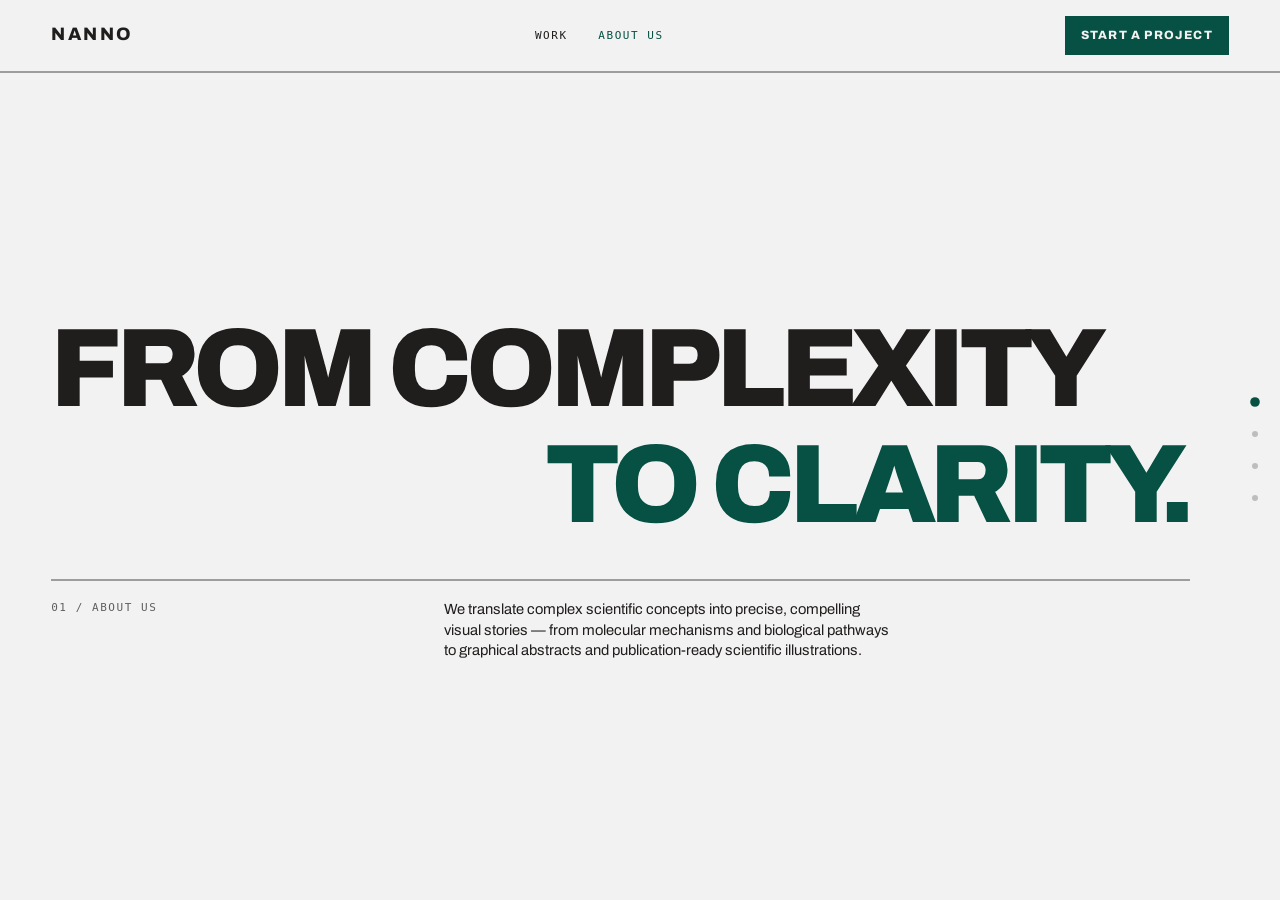
==== about.html @ 07eb05c6 "Restructure into multi-page site with real URLs, add legal pages and calculator polish - Split the s" ====
<!DOCTYPE html>
<html lang="en">
<head>
<meta charset="utf-8">
<meta name="viewport" content="width=device-width, initial-scale=1">
<title>About Us — NANNO</title>
<meta name="description" content="NANNO is a small studio of illustrators and designers trained in both biology and art direction, working directly with researchers, communication leads, and journal editors.">
<link rel="preconnect" href="https://fonts.googleapis.com">
<link rel="preconnect" href="https://fonts.gstatic.com" crossorigin>
<link rel="stylesheet" href="css/styles.css">
</head>
<body>

<header class="site-header">
  <a href="index.html" class="brand">NANNO</a>
  <nav class="nav-links">
    <a href="work.html">Work</a>
    <a href="about.html" aria-current="true">About us</a>
  </nav>
  <a href="start-a-project.html" class="btn-cta">Start a project</a>
  <button type="button" class="menu-toggle" id="menu-toggle" aria-label="Open menu" aria-expanded="false" aria-controls="mobile-menu">
    <span></span><span></span><span></span>
  </button>
</header>

<nav class="mobile-menu" id="mobile-menu" aria-hidden="true">
  <a href="work.html">Work</a>
  <a href="about.html" aria-current="true">About us</a>
  <a href="start-a-project.html" class="mobile-menu-cta">Start a project</a>
</nav>

<div class="deck" id="deck">

  <section class="slide" id="clarity-intro" data-slide data-label="About us">
    <div class="statement-slide">
      <h2 class="clarity-heading" data-fill data-text="From complexity" style="--fill-color: var(--color-text)">From complexity</h2>
      <h2 class="clarity-heading clarity-heading--right" data-fill data-text="To clarity." style="--fill-color: var(--nn-accent)">To clarity.</h2>
      <div class="clarity-footer">
        <span class="eyebrow">01 / About us</span>
        <p class="clarity-desc">We translate complex scientific concepts into precise, compelling visual stories — from molecular mechanisms and biological pathways to graphical abstracts and publication-ready scientific illustrations.</p>
      </div>
    </div>
  </section>

  <section class="slide" id="about" data-slide data-label="About">
    <div class="section-about">
      <h2 class="about-title" data-scatter data-split>We work where science meets visual culture.</h2>
      <div class="about-grid">
        <span class="eyebrow">02 / About us</span>
        <p class="about-desc" data-reveal>NANNO is a small studio of illustrators and designers trained in both biology and art direction. We work directly with principal investigators, communication leads, and journal editors — reading the paper before drawing a single line.</p>
        <div class="about-stats">
          <span>124 published figures</span>
          <span>38 journals</span>
          <span>11 biotech &amp; pharma partners</span>
          <a href="#contact" data-goto="contact">More about us →</a>
        </div>
      </div>
    </div>
  </section>

  <section class="slide slide-dark" id="contact" data-slide data-label="Contact">
    <div class="section-contact">
      <div>
        <h2 class="contact-heading" data-split data-mag="12">Have something</h2>
        <h2 class="contact-heading contact-heading--accent" data-split data-mag="22">Complex</h2>
        <h2 class="contact-heading contact-heading--last" data-split data-mag="12">To explain?</h2>
        <div class="contact-footer">
          <p>Let's draw it.</p>
          <a href="start-a-project.html" class="link-project">Start a project →</a>
        </div>
      </div>
    </div>
  </section>

  <section class="slide slide-dark" id="footer" data-slide data-label="Footer">
    <div class="footer-slide">
      <div class="footer-grid">
        <div class="footer-col">
          <span class="footer-brand">NANNO</span>
          <span class="footer-muted">Scientific illustration</span>
          <span class="footer-muted">Graphical abstracts</span>
          <span class="footer-muted">Scientific visualization</span>
        </div>
        <div class="footer-col">
          <a href="mailto:studio@nanno.co">studio@nanno.co</a>
          <a href="#">Instagram</a>
          <a href="#">LinkedIn</a>
        </div>
        <div class="footer-col footer-muted">
          <span>© 2026</span>
          <a href="impressum.html">Impressum</a>
          <a href="datenschutz.html">Datenschutzerklärung</a>
        </div>
      </div>
    </div>
  </section>

</div>

<script src="js/main.js" defer></script>
<script src="js/deck.js" defer></script>
</body>
</html>
---- css/styles.css ----
/* NANNO — scientific illustration studio site
   Design tokens ported from the Modernist design system, with the page's
   own editorial accent override (deep green) in place of the system red.
   The whole site is one locked, paginated slide deck: every top-level
   `.slide` is exactly one viewport, cross-fades in/out, and nothing
   scrolls internally — see js/deck.js for the pagination controller. */

@import url('https://fonts.googleapis.com/css2?family=Archivo:wght@400;600;800&display=swap');

:root {
  --color-bg: #f3f2f2;
  --color-surface: #eae9e9;
  --color-text: #201e1d;
  --color-divider: color-mix(in srgb, #201e1d 40%, transparent);
  --color-neutral-700: #605d5d;
  --color-neutral-800: #444141;

  --font-heading: "Archivo", system-ui, sans-serif;
  --font-body: "Archivo", system-ui, sans-serif;
  --font-mono: ui-monospace, Menlo, monospace;

  --nn-accent: #065143;
}

*, *::before, *::after { box-sizing: border-box; }

html, body {
  height: 100%; height: 100dvh;
  overflow: hidden;
}

body {
  margin: 0;
  background: var(--color-bg);
  color: var(--color-text);
  font-family: var(--font-body);
  font-size: 15px;
  line-height: 1.55;
  -webkit-font-smoothing: antialiased;
  position: relative;
}

h1, h2, h3, h4 { margin: 0; font-family: var(--font-heading); font-weight: 800; }
p { margin: 0; }
a { color: inherit; }
svg { display: block; }
img { max-width: 100%; }

:focus { outline: none; }
:focus-visible { outline: 2px solid var(--nn-accent); outline-offset: 2px; }
::selection { background: color-mix(in srgb, var(--nn-accent) 30%, transparent); }

.eyebrow {
  font-family: var(--font-mono);
  font-size: 11px;
  letter-spacing: 0.14em;
  text-transform: uppercase;
  color: var(--color-neutral-700);
}

/* ── plain static pages (Impressum, Datenschutzerklärung): normal
   document flow and scrolling, not part of the locked slide deck ──── */
html:has(body.static-page) { height: auto; overflow: auto; }
body.static-page { height: auto; overflow: auto; }
.static-content {
  max-width: 760px; margin: 0 auto;
  padding: clamp(96px, 14vh, 140px) clamp(16px, 4vw, 56px) clamp(60px, 8vh, 96px);
}
.static-content h1 { font-size: clamp(32px, 5vw, 48px); letter-spacing: -0.02em; line-height: 1.05; text-transform: uppercase; margin-bottom: 8px; }
.static-content .eyebrow { display: block; margin-bottom: clamp(28px, 5vh, 48px); }
.static-content h2 { font-size: clamp(18px, 2.2vw, 22px); margin: clamp(28px, 5vh, 44px) 0 12px; }
.static-content p, .static-content li { font-size: 14px; line-height: 1.6; color: var(--color-neutral-800); }
.static-content p + p { margin-top: 10px; }
.static-content ul { margin: 10px 0; padding-left: 20px; }
.static-content li + li { margin-top: 6px; }
.static-content a { color: var(--nn-accent); text-decoration: underline; text-underline-offset: 2px; }

/* ── header (persistent, outside the deck) ─────────────────────────── */

.site-header {
  position: fixed; inset: 0 0 auto 0; z-index: 60;
  display: flex; align-items: center; justify-content: space-between; gap: 24px;
  padding: 16px clamp(16px, 4vw, 56px);
  background: color-mix(in srgb, var(--color-bg) 88%, transparent);
  backdrop-filter: blur(8px);
  border-bottom: 2px solid var(--color-divider);
}
.brand {
  font-family: var(--font-heading); font-weight: 800; font-size: 18px;
  letter-spacing: 0.14em; color: var(--color-text); text-decoration: none;
}
.nav-links {
  display: flex; gap: clamp(12px, 2.4vw, 32px);
  font-family: var(--font-mono); font-size: 11px; letter-spacing: 0.14em; text-transform: uppercase;
}
.nav-links a { background: none; border: 0; padding: 0; font: inherit; cursor: pointer; color: var(--color-text); text-decoration: none; transition: color .2s ease; }
.nav-links a:hover, .nav-links a[aria-current="true"] { color: var(--nn-accent); }
.btn-cta {
  background: var(--nn-accent); color: var(--color-bg); border: 0; cursor: pointer;
  font-family: var(--font-heading); font-weight: 800; font-size: 12px;
  letter-spacing: 0.1em; text-transform: uppercase;
  padding: 10px 16px; text-decoration: none;
  transition: background .2s ease;
}
.btn-cta:hover { background: color-mix(in srgb, var(--nn-accent) 82%, black); }

.menu-toggle {
  display: none; flex-direction: column; justify-content: center; align-items: flex-end; gap: 5px;
  width: 30px; height: 30px; padding: 0; border: 0; background: none; cursor: pointer; flex: 0 0 auto;
}
.menu-toggle span { display: block; width: 100%; height: 2px; background: var(--color-text); transition: transform .25s cubic-bezier(.16,1,.3,1), opacity .2s ease, width .2s ease; }
.menu-toggle[aria-expanded="true"] span:nth-child(1) { transform: translateY(7px) rotate(45deg); width: 100%; }
.menu-toggle[aria-expanded="true"] span:nth-child(2) { opacity: 0; }
.menu-toggle[aria-expanded="true"] span:nth-child(3) { transform: translateY(-7px) rotate(-45deg); width: 100%; }

.mobile-menu {
  position: fixed; inset: 0; z-index: 70;
  background: var(--color-bg);
  display: flex; flex-direction: column; align-items: flex-start; justify-content: center;
  gap: clamp(16px, 5vh, 30px);
  padding: 24px clamp(20px, 8vw, 56px);
  transform: translateX(100%); transition: transform .4s cubic-bezier(.16,1,.3,1);
  pointer-events: none;
}
.mobile-menu.is-open { transform: translateX(0); pointer-events: auto; }
.mobile-menu a {
  font-family: var(--font-heading); font-weight: 800; text-transform: uppercase;
  font-size: clamp(34px, 10vw, 54px); letter-spacing: -0.02em; line-height: 1;
  color: var(--color-text); text-decoration: none;
}
.mobile-menu-cta { color: var(--nn-accent) !important; }
.mobile-menu a[aria-current="true"]:not(.mobile-menu-cta) { color: var(--nn-accent); }

@media (max-width: 700px) {
  .nav-links { display: none; }
  .menu-toggle { display: flex; }
}
@media (min-width: 701px) {
  .mobile-menu { display: none; }
}

/* ── slide deck ─────────────────────────────────────────────────────── */

.deck { position: relative; height: 100%; }
.slide {
  position: fixed; inset: 0;
  height: 100%;
  display: flex; flex-direction: column; justify-content: center;
  padding: clamp(84px, 13vh, 128px) clamp(16px, 4vw, 56px) clamp(20px, 4vh, 40px);
  opacity: 0; visibility: hidden; pointer-events: none;
  transition: opacity 0.7s ease;
  overflow: hidden;
}
@media (min-width: 641px) {
  /* Above this same breakpoint the dot rail is visible, pinned near the
     right edge — give slide content extra right clearance here so a
     slide's own right-aligned content (e.g. a "Step 02/04" eyebrow in a
     flex header row) never lands on top of or crowds the rail. */
  .slide { padding-right: clamp(80px, 7vw, 110px); }
}
.slide.is-active { opacity: 1; visibility: visible; pointer-events: auto; z-index: 1; }
.slide-dark { background: var(--color-text); color: var(--color-bg); }

/* a thin progress rail so a fully-locked deck still shows where you are.
   Each dot lives in a .rail-item wrapper so hovering (or keyboard-
   focusing) it can reveal a label pill of what that position is,
   without the rail itself taking up more than a sliver of space. */
.deck-rail {
  position: fixed; z-index: 61; right: clamp(10px, 2vw, 22px); top: 50%; transform: translateY(-50%);
  display: flex; flex-direction: column; gap: 6px;
}
.rail-item {
  /* This box's own size/position never changes on hover — only its
     children (the dot, the label) animate. If the hoverable box itself
     moved, it could shift out from under the cursor mid-hover, drop
     :hover, snap back, re-enter, and repeat — a flicker loop. */
  position: relative; display: flex; align-items: center; justify-content: flex-end;
  width: 42px; height: 26px; /* generous invisible hit area — hovering nearby is enough, not just the 6px dot itself */
}
.rail-item button {
  width: 6px; height: 6px; padding: 0; border-radius: 999px; border: 0; cursor: pointer;
  background: color-mix(in srgb, var(--color-text) 25%, transparent);
  transition: background .2s ease, transform .2s ease;
}
.rail-item button.is-active { background: var(--nn-accent); transform: scale(1.6); }
/* The rail is a fixed overlay that sits on top of whichever slide is
   active — on a dark slide its dots need to flip to a light tint or
   they vanish against the dark background. */
body:has(.slide.is-active.slide-dark) .rail-item button:not(.is-active) {
  background: color-mix(in srgb, var(--color-bg) 40%, transparent);
}
@media (hover: hover) and (pointer: fine) {
  .rail-item:hover button:not(.is-active) { background: color-mix(in srgb, var(--color-text) 60%, transparent); transform: translateX(-8px) scale(2.2); }
  body:has(.slide.is-active.slide-dark) .rail-item:hover button:not(.is-active) { background: color-mix(in srgb, var(--color-bg) 80%, transparent); }
}
.rail-item:focus-within button:not(.is-active) { background: color-mix(in srgb, var(--color-text) 60%, transparent); transform: translateX(-8px) scale(2.2); }
body:has(.slide.is-active.slide-dark) .rail-item:focus-within button:not(.is-active) { background: color-mix(in srgb, var(--color-bg) 80%, transparent); }
.rail-label {
  position: absolute; right: calc(100% + 12px); top: 50%;
  transform: translateY(-50%) translateX(6px);
  white-space: nowrap; padding: 6px 12px; border-radius: 999px;
  background: var(--color-text); color: var(--color-bg);
  font-family: var(--font-mono); font-size: 10px; letter-spacing: 0.08em; text-transform: uppercase;
  opacity: 0; pointer-events: none;
  transition: opacity .18s ease, transform .18s ease, font-size .18s ease;
}
.rail-item:hover .rail-label, .rail-item:focus-within .rail-label {
  opacity: 1; transform: translateY(-50%) translateX(-8px); font-size: 13.5px;
}
@media (max-width: 640px) { .deck-rail { display: none; } }

/* ── hero ───────────────────────────────────────────────────────────── */

.hero {
  height: 100%; display: flex; flex-direction: column; justify-content: flex-end;
  gap: clamp(20px, 4vh, 48px);
  position: relative;
}
.hero-meta {
  position: absolute; top: 0; left: 0; right: 0;
  display: flex; justify-content: space-between; gap: 24px;
  font-family: var(--font-mono); font-size: 11px; letter-spacing: 0.14em; text-transform: uppercase;
  color: var(--color-neutral-700);
}
.hero-title { line-height: 0.84; letter-spacing: -0.045em; text-transform: uppercase; }
.hero-line { display: block; }
.hero-line--1 { font-size: clamp(40px, 11vw, 200px); }
.hero-line--2 { font-size: clamp(48px, 15.5vw, 280px); margin-left: -0.06em; white-space: nowrap; }
.hero-line--3 { font-size: clamp(40px, 11.5vw, 210px); }
.accent-dot { color: var(--nn-accent); }

.hero-footer {
  display: grid; grid-template-columns: repeat(auto-fit, minmax(220px, 1fr));
  gap: clamp(16px, 3vw, 40px); align-items: end;
  border-top: 2px solid var(--color-divider); padding-top: 16px;
}
.hero-desc { max-width: 34ch; font-size: clamp(13px, 1.1vw, 16px); line-height: 1.4; text-wrap: pretty; }
.hero-links { display: flex; flex-wrap: wrap; gap: 10px 20px; align-items: center; }
.link-explore {
  font-family: var(--font-heading); font-weight: 800; font-size: 14px;
  letter-spacing: 0.08em; text-transform: uppercase; color: var(--color-text);
  text-decoration: none; border-bottom: 2px solid var(--nn-accent); padding-bottom: 4px;
}
.link-start {
  font-family: var(--font-mono); font-size: 11px; letter-spacing: 0.14em; text-transform: uppercase;
  color: var(--color-neutral-700); text-decoration: none; transition: color .2s ease;
}
.link-start:hover { color: var(--nn-accent); }

/* ── big statement slides (complexity/clarity, science x design) ─────── */

.statement-slide { height: 100%; display: flex; flex-direction: column; justify-content: center; gap: clamp(10px, 2vh, 24px); }
.clarity-heading {
  font-size: clamp(32px, 8.5vw, 150px); line-height: 0.9; letter-spacing: -0.04em; text-transform: uppercase;
}
.clarity-heading--right { text-align: right; color: var(--nn-accent); }
.clarity-footer {
  display: grid; grid-template-columns: repeat(auto-fit, minmax(220px, 1fr));
  gap: clamp(16px, 3vw, 40px);
  border-top: 2px solid var(--color-divider); padding-top: 18px; margin-top: clamp(16px, 3vh, 32px);
}
.clarity-desc { grid-column: span 2; max-width: 56ch; font-size: clamp(13px, 1.15vw, 16px); line-height: 1.4; text-wrap: pretty; }

/* ── selected work: one slide, a horizontal-scrolling gallery ───────── */

.work-slide { position: relative; height: 100%; display: flex; flex-direction: column; }
.work-slide-head {
  flex: 0 0 auto; margin-bottom: clamp(16px, 3vh, 32px);
  display: flex; align-items: baseline; justify-content: space-between; gap: 16px; flex-wrap: wrap;
}
.work-title { font-size: clamp(28px, 5.5vw, 90px); line-height: 0.9; letter-spacing: -0.04em; text-transform: uppercase; }

.work-gallery {
  flex: 1 1 auto; min-height: 0;
  display: flex; gap: clamp(20px, 3vw, 40px); align-items: stretch;
  overflow-x: auto; overflow-y: hidden;
  scrollbar-width: none; -ms-overflow-style: none;
}
.work-gallery::-webkit-scrollbar { display: none; }

.project {
  position: relative; flex: 0 0 clamp(230px, 32vw, 400px);
  display: flex; flex-direction: column;
}
@media (hover: hover) and (pointer: fine) { .work-gallery { cursor: none; } }
@media (max-width: 700px) { .gallery-nav { display: none; } }

.project-media {
  background: var(--color-surface); overflow: hidden; border: 2px solid var(--color-divider);
  flex: 1 1 auto; min-height: 0;
}
.project-media svg { width: 100%; height: 100%; }
.project-media img { width: 100%; height: 100%; object-fit: contain; display: block; }

.huge-title {
  position: absolute; inset: auto 0 8% 0; pointer-events: none; opacity: 0;
  font-family: var(--font-heading); font-weight: 800; line-height: 0.9; letter-spacing: -0.04em;
  text-transform: uppercase; color: var(--color-bg); mix-blend-mode: difference; padding: 0 16px;
  font-size: clamp(20px, 3vw, 40px);
}

.project-meta {
  flex: 0 0 auto;
  display: flex; justify-content: space-between; gap: 16px; margin-top: 10px;
  border-top: 2px solid var(--color-divider); padding-top: 8px;
  font-family: var(--font-mono); font-size: 10px; letter-spacing: 0.1em; text-transform: uppercase;
  color: var(--color-neutral-700);
}
.project-title { flex: 0 0 auto; margin: 6px 0 3px; font-size: clamp(15px, 1.6vw, 21px); letter-spacing: -0.02em; }
.project-desc { flex: 0 0 auto; margin: 0; font-size: 12px; line-height: 1.35; color: var(--color-neutral-800); }

@media (max-width: 700px) {
  .project { flex-basis: 78vw; }
  .project-desc { display: none; }
  .huge-title { display: none; }
}

/* ── services ───────────────────────────────────────────────────────── */

.services-title-slide { height: 100%; display: flex; flex-direction: column; justify-content: center; }
.services-title {
  font-size: clamp(38px, 10vw, 180px); line-height: 0.86; letter-spacing: -0.045em; text-transform: uppercase;
}

.services-slide { height: 100%; display: flex; flex-direction: column; justify-content: center; }
.service-pair { display: flex; flex-direction: column; }
.service-row {
  display: grid; grid-template-columns: minmax(0, 1fr); gap: 6px;
  border-top: 2px solid var(--color-divider); padding: clamp(20px, 4vh, 40px) 0;
}
.service-pair .service-row:last-child { border-bottom: 2px solid var(--color-divider); }
.service-num { font-family: var(--font-mono); font-size: 11px; letter-spacing: 0.14em; color: var(--nn-accent); }
.service-title { font-size: clamp(24px, 5.4vw, 84px); line-height: 0.92; letter-spacing: -0.04em; text-transform: uppercase; }
.service-title--sm { font-size: clamp(22px, 4.4vw, 70px); }
.service-desc { margin-top: 4px; max-width: 48ch; font-size: clamp(13px, 1.05vw, 15px); line-height: 1.45; color: var(--color-neutral-800); }

/* ── science × design statement ─────────────────────────────────────── */

.section-statement { position: relative; height: 100%; display: flex; flex-direction: column; justify-content: center; gap: clamp(8px, 2vh, 20px); }
.statement-deco { position: absolute; inset: 0; pointer-events: none; opacity: 0.5; }
.statement-deco svg { position: absolute; }
.statement-heading {
  position: relative;
  font-size: clamp(28px, 8vw, 145px); line-height: 0.9; letter-spacing: -0.045em; text-transform: uppercase;
}
.statement-heading--right { text-align: right; }

/* ── process ────────────────────────────────────────────────────────── */

.section-process { height: 100%; display: flex; flex-direction: column; justify-content: center; gap: clamp(20px, 4vh, 48px); }
.process-title {
  font-size: clamp(30px, 7vw, 120px); line-height: 0.9; letter-spacing: -0.04em; text-transform: uppercase;
}
.process-grid {
  display: grid; grid-template-columns: repeat(auto-fit, minmax(180px, 1fr)); gap: 2px;
  background: var(--color-divider);
}
.process-cell {
  background: var(--color-bg);
  padding: clamp(16px, 2.5vw, 26px) clamp(14px, 2vw, 20px);
  display: flex; flex-direction: column; gap: 8px;
  min-height: clamp(160px, 24vh, 240px);
}
.process-num { font-size: clamp(28px, 4vw, 56px); line-height: 1; letter-spacing: -0.04em; color: var(--nn-accent); }
.process-cell h4 { font-size: 16px; letter-spacing: 0.02em; text-transform: uppercase; }
.process-cell p { font-size: 13px; line-height: 1.45; color: var(--color-neutral-800); }

/* ── about ──────────────────────────────────────────────────────────── */

.section-about { height: 100%; display: flex; flex-direction: column; justify-content: center; }
.about-title {
  margin-bottom: clamp(20px, 4vh, 40px); max-width: 18ch;
  font-size: clamp(26px, 6vw, 100px); line-height: 0.92; letter-spacing: -0.04em; text-transform: uppercase;
}
.about-grid {
  display: grid; grid-template-columns: repeat(auto-fit, minmax(220px, 1fr)); gap: clamp(16px, 3vw, 40px);
  border-top: 2px solid var(--color-divider); padding-top: 18px;
}
.about-desc { max-width: 52ch; font-size: clamp(13px, 1.15vw, 16px); line-height: 1.45; text-wrap: pretty; }
.about-stats {
  display: flex; flex-direction: column; gap: 8px;
  font-family: var(--font-mono); font-size: 11px; letter-spacing: 0.12em; text-transform: uppercase;
  color: var(--color-neutral-700);
}
.about-stats a { background: none; border: 0; padding: 0; font: inherit; cursor: pointer; color: var(--nn-accent); text-decoration: none; margin-top: 6px; }

/* ── contact / final CTA ────────────────────────────────────────────── */

.section-contact { height: 100%; display: flex; flex-direction: column; justify-content: center; overflow: hidden; }
.contact-heading {
  font-size: clamp(32px, 9vw, 160px); line-height: 0.86; letter-spacing: -0.045em; text-transform: uppercase;
}
.contact-heading--accent { font-size: clamp(40px, 12.5vw, 210px); letter-spacing: -0.05em; color: var(--nn-accent); }
.contact-heading--last { margin-bottom: clamp(18px, 4vh, 40px); }
.contact-footer {
  display: flex; flex-wrap: wrap; align-items: center; gap: 16px 32px;
  border-top: 2px solid color-mix(in srgb, var(--color-bg) 40%, transparent); padding-top: 20px;
}
.contact-footer p { font-size: clamp(14px, 1.4vw, 20px); }
.link-project {
  font-family: var(--font-heading); font-weight: 800; font-size: clamp(13px, 1.2vw, 16px);
  letter-spacing: 0.06em; text-transform: uppercase; color: var(--color-bg); text-decoration: none;
  border-bottom: 2px solid var(--nn-accent); padding-bottom: 6px;
}

/* ── footer slide ───────────────────────────────────────────────────── */

.footer-slide { height: 100%; display: flex; flex-direction: column; justify-content: center; }
.footer-grid {
  display: grid; grid-template-columns: repeat(auto-fit, minmax(200px, 1fr));
  gap: 24px clamp(20px, 3vw, 48px);
  font-family: var(--font-mono); font-size: 11px; letter-spacing: 0.12em; text-transform: uppercase;
}
.footer-col { display: flex; flex-direction: column; gap: 8px; }
.footer-brand { font-family: var(--font-heading); font-weight: 800; font-size: 20px; letter-spacing: 0.14em; }
.footer-muted { color: color-mix(in srgb, var(--color-bg) 55%, transparent); }
.footer-col a { color: var(--color-bg); text-decoration: none; transition: color .2s ease; }
.footer-col a:hover { color: var(--nn-accent); }

/* ── start a project (form + price calculator) ─────────────────────── */

.start-slide { height: 100%; display: flex; flex-direction: column; justify-content: center; }
.start-slide-head { margin-bottom: clamp(20px, 4vh, 40px); display: flex; align-items: baseline; justify-content: space-between; gap: 16px; flex-wrap: wrap; }
.start-slide-head h2 {
  font-size: clamp(28px, 6vw, 90px); line-height: 0.92; letter-spacing: -0.03em; text-transform: uppercase;
}
.start-hero-copy { max-width: 58ch; font-size: clamp(13px, 1.1vw, 16px); line-height: 1.4; color: var(--color-neutral-800); text-wrap: pretty; margin-top: 10px; }

/* project-type cards: 3-column grid so all six fit one screen */
.type-grid {
  display: grid; grid-template-columns: repeat(3, 1fr);
  border-top: 2px solid var(--color-divider); border-left: 2px solid var(--color-divider);
}
.type-card { position: relative; }
.type-card input { position: absolute; opacity: 0; width: 0; height: 0; pointer-events: none; }
.type-card label {
  position: relative;
  display: flex; flex-direction: column; gap: 6px; height: 100%; cursor: pointer;
  background: var(--color-bg); padding: clamp(12px, 2vw, 20px);
  border-right: 2px solid var(--color-divider); border-bottom: 2px solid var(--color-divider);
  transition: background .2s ease, color .2s ease, transform .15s cubic-bezier(.16,1,.3,1);
}
.type-num { font-family: var(--font-mono); font-size: 10px; letter-spacing: 0.14em; color: var(--nn-accent); transition: color .2s ease; }
.type-card h3 { font-size: clamp(13px, 1.2vw, 17px); letter-spacing: -0.01em; text-transform: uppercase; margin: 0; }
.type-card p { margin: 0; font-size: 11px; line-height: 1.35; color: var(--color-neutral-700); }
.type-card label:hover { background: var(--color-surface); transform: translateY(-3px); z-index: 2; }
.type-card label:active { transform: translateY(-1px) scale(0.98); }
.type-card label::after {
  content: '✓'; position: absolute; top: 10px; right: 10px; width: 18px; height: 18px;
  border-radius: 999px; background: var(--color-bg); color: var(--nn-accent);
  font-size: 11px; font-weight: 800; display: flex; align-items: center; justify-content: center;
  opacity: 0; transform: scale(0.5); transition: opacity .18s ease, transform .18s cubic-bezier(.16,1,.3,1);
}
.type-card input:checked + label { background: var(--nn-accent); color: var(--color-bg); animation: option-pop .25s cubic-bezier(.16,1,.3,1); }
.type-card input:checked + label .type-num { color: var(--color-bg); }
.type-card input:checked + label p { color: color-mix(in srgb, var(--color-bg) 78%, transparent); }
.type-card input:checked + label::after { opacity: 1; transform: scale(1); }
.type-card input:checked + label:hover { background: color-mix(in srgb, var(--nn-accent) 85%, black); }
.type-card input:focus-visible + label { outline: 2px solid var(--nn-accent); outline-offset: -2px; }

@keyframes option-pop {
  0% { transform: scale(0.97); }
  60% { transform: scale(1.015); }
  100% { transform: scale(1); }
}

@media (max-width: 700px) {
  .type-grid { grid-template-columns: repeat(2, 1fr); }
}

/* scope row: stepper + segmented controls */
.scope-row { display: flex; flex-wrap: wrap; gap: clamp(24px, 5vw, 56px); }
.scope-group { display: flex; flex-direction: column; gap: 10px; flex: 1 1 240px; }
.scope-group-label { font-family: var(--font-mono); font-size: 11px; letter-spacing: 0.14em; text-transform: uppercase; color: var(--color-neutral-700); }

.stepper { display: flex; align-items: stretch; border: 2px solid var(--color-divider); width: 100%; }
.stepper button {
  flex: 1 1 0; background: transparent; border: 0; cursor: pointer;
  font-family: var(--font-heading); font-weight: 800; font-size: clamp(18px, 1.8vw, 24px); color: var(--color-text);
  padding: clamp(10px, 1.6vh, 16px) 0;
  transition: background .2s ease, color .2s ease, transform .12s ease;
}
.stepper button:hover:not(:disabled) { background: var(--nn-accent); color: var(--color-bg); }
.stepper button:active:not(:disabled) { transform: scale(0.9); }
.stepper button:disabled { opacity: 0.35; cursor: not-allowed; }
.stepper output {
  flex: 1.4 1 0; display: flex; align-items: center; justify-content: center;
  font-family: var(--font-heading); font-weight: 800; font-size: clamp(18px, 1.8vw, 24px);
  border-left: 2px solid var(--color-divider); border-right: 2px solid var(--color-divider); padding: 0 8px;
  transition: color .15s ease;
}
.stepper output.is-updating { animation: option-pop .22s cubic-bezier(.16,1,.3,1); }

.seg { display: flex; border: 2px solid var(--color-divider); width: 100%; }
.seg-opt { position: relative; flex: 1 1 0; }
.seg-opt input { position: absolute; opacity: 0; width: 0; height: 0; pointer-events: none; }
.seg-opt label {
  position: relative;
  display: flex; flex-direction: column; gap: 4px; height: 100%; justify-content: center; cursor: pointer;
  padding: clamp(12px, 1.8vh, 20px) clamp(10px, 1.4vw, 20px); font-family: var(--font-heading); font-weight: 800; font-size: clamp(13px, 1.15vw, 17px);
  letter-spacing: 0.02em; text-transform: uppercase;
  transition: background .2s ease, color .2s ease, transform .15s cubic-bezier(.16,1,.3,1);
}
.seg-opt + .seg-opt label { border-left: 2px solid var(--color-divider); }
.seg-opt label:active { transform: scale(0.97); }
.seg-opt input:checked + label { animation: option-pop .25s cubic-bezier(.16,1,.3,1); }
.seg-hint {
  font-family: var(--font-mono); font-weight: 400; font-size: clamp(10px, 0.85vw, 12px); letter-spacing: 0.06em; text-transform: none; opacity: 0.7;
}
.seg-opt label:hover { background: color-mix(in srgb, var(--color-text) 6%, transparent); transform: translateY(-2px); }
.seg-opt input:checked + label { background: var(--nn-accent); color: var(--color-bg); }
.seg-opt input:checked + label:hover { background: color-mix(in srgb, var(--nn-accent) 85%, black); }
.seg-opt input:focus-visible + label { outline: 2px solid var(--nn-accent); outline-offset: -2px; }

/* estimate panel */
.estimate-panel { border: 2px solid var(--color-divider); padding: clamp(20px, 3.5vw, 36px); display: flex; flex-direction: column; gap: 14px; }
.estimate-label { font-family: var(--font-mono); font-size: 11px; letter-spacing: 0.14em; text-transform: uppercase; color: var(--color-neutral-700); }
.estimate-price {
  font-family: var(--font-heading); font-weight: 800; color: var(--nn-accent);
  font-size: clamp(38px, 6.5vw, 76px); line-height: 0.95; letter-spacing: -0.02em;
  transform-origin: left center;
}
.estimate-price.is-updating { animation: option-pop .3s cubic-bezier(.16,1,.3,1); }
.estimate-breakdown { display: flex; flex-direction: column; }
.estimate-row {
  display: flex; justify-content: space-between; gap: 16px; padding: 8px 0; border-top: 1px solid var(--color-divider);
  font-family: var(--font-mono); font-size: 11px; letter-spacing: 0.05em; text-transform: uppercase;
}
.estimate-row:first-child { border-top: 0; }
.estimate-note { font-size: 12px; line-height: 1.4; color: var(--color-neutral-700); }

/* live estimate, pinned to the corner through every step of the wizard —
   hidden on the dedicated Estimate step itself, since that one already
   shows the full breakdown front and center. */
.price-sticky {
  position: fixed; z-index: 62; right: clamp(14px, 3vw, 32px); bottom: clamp(14px, 3vh, 28px);
  display: flex; flex-direction: column; align-items: flex-end; gap: 2px;
  padding: 12px 18px; border: 2px solid var(--color-divider); background: var(--color-bg);
  transition: opacity .25s ease, transform .25s ease;
}
.price-sticky-label { font-family: var(--font-mono); font-size: 10px; letter-spacing: 0.14em; text-transform: uppercase; color: var(--color-neutral-700); }
.price-sticky-value { display: inline-block; font-family: var(--font-heading); font-weight: 800; color: var(--nn-accent); font-size: clamp(18px, 2.2vw, 24px); letter-spacing: -0.01em; }
.price-sticky-value.is-updating { animation: option-pop .3s cubic-bezier(.16,1,.3,1); }
body:has(#start-estimate.is-active) .price-sticky,
body:has(#footer.is-active) .price-sticky {
  opacity: 0; transform: translateY(8px); pointer-events: none;
}
@media (max-width: 560px) {
  .price-sticky { padding: 9px 14px; }
  .price-sticky-value { font-size: 17px; }
}

/* brief fields */
.field-row { display: grid; grid-template-columns: repeat(auto-fit, minmax(220px, 1fr)); gap: clamp(16px, 3vw, 28px); }
.field { display: flex; flex-direction: column; gap: 6px; }
.field label { font-family: var(--font-mono); font-size: 11px; letter-spacing: 0.14em; text-transform: uppercase; color: var(--color-neutral-700); }
.field input, .field textarea {
  font: inherit; font-size: 15px; color: var(--color-text); background: transparent;
  border: 0; border-bottom: 2px solid var(--color-divider); padding: 8px 2px; caret-color: var(--nn-accent);
  transition: border-color .2s ease;
}
.field input:hover, .field textarea:hover { border-bottom-color: color-mix(in srgb, var(--color-text) 55%, transparent); }
.field input:focus-visible, .field textarea:focus-visible { outline: 0; border-bottom-color: var(--nn-accent); }
.field textarea { resize: none; min-height: 80px; }

.start-submit-row { display: flex; flex-wrap: wrap; align-items: center; gap: 20px; margin-top: clamp(18px, 3vh, 32px); }
.btn-submit {
  background: var(--nn-accent); color: var(--color-bg); border: 0; cursor: pointer;
  font-family: var(--font-heading); font-weight: 800; font-size: 14px; letter-spacing: 0.08em; text-transform: uppercase;
  padding: 16px 28px; transition: background .2s ease, transform .12s ease;
}
.btn-submit:hover { background: color-mix(in srgb, var(--nn-accent) 82%, black); transform: translateY(-2px); }
.btn-submit:active { transform: translateY(0) scale(0.97); }
.start-submit-note { font-family: var(--font-mono); font-size: 11px; letter-spacing: 0.08em; text-transform: uppercase; color: var(--color-neutral-700); }

/* ── outline-to-fill headings ───────────────────────────────────────── */
/* Defaults to fully filled (readable without JS). js/main.js drops it to
   0% when a slide becomes active and tweens it up over a fixed duration —
   built on clip-path rather than background-clip:text + gradients, since
   the gradient approach is unreliable across engines (notably Firefox). */
[data-fill] {
  --fill: 100%;
  position: relative;
  color: transparent;
}
[data-fill]::before, [data-fill]::after {
  content: attr(data-text);
  position: absolute;
  inset: 0;
  pointer-events: none;
}
[data-fill]::before {
  color: transparent;
  -webkit-text-stroke: 2px var(--fill-color, currentColor);
}
[data-fill]::after {
  color: var(--fill-color, currentColor);
  clip-path: inset(0 calc(100% - var(--fill)) 0 0);
}

/* ── magnifying lens + gallery scroll hint (desktop pointer only) ───── */

.nn-scrub {
  position: fixed; z-index: 89; top: 0; left: 0; pointer-events: none;
  display: flex; align-items: center; gap: 6px;
  padding: 9px 16px; border-radius: 999px;
  background: var(--color-text); color: var(--color-bg);
  font-family: var(--font-heading); font-weight: 800; font-size: 10px;
  letter-spacing: 0.14em; text-transform: uppercase; white-space: nowrap;
  opacity: 0; transform: translate(-50%, -50%) scale(0.6);
  transition: opacity .28s ease, transform .35s cubic-bezier(.16,1,.3,1);
}
.nn-scrub span { font-size: 13px; line-height: 1; }
.nn-scrub.is-active { opacity: 1; transform: translate(-50%, -50%) scale(1); }

.nn-lens {
  position: fixed; z-index: 5; top: 0; left: 0; width: 190px; height: 190px;
  border-radius: 999px; pointer-events: none; opacity: 0;
  border: 1px solid color-mix(in srgb, var(--color-text) 22%, transparent);
  box-shadow: inset 0 0 0 6px color-mix(in srgb, var(--color-bg) 14%, transparent);
  backdrop-filter: blur(0.4px) contrast(1.06) brightness(1.03) saturate(1.05);
  -webkit-backdrop-filter: blur(0.4px) contrast(1.06) brightness(1.03) saturate(1.05);
  transform: translate(-50%, -50%);
  transition: opacity .5s ease;
}
.nn-lens-inner { position: absolute; inset: 0; border-radius: 999px; overflow: hidden; pointer-events: none; }
.nn-lens-clone { position: absolute; transform-origin: 0 0; will-change: transform; }

@media (hover: none), (pointer: coarse) {
  .nn-lens, .nn-scrub { display: none; }
}
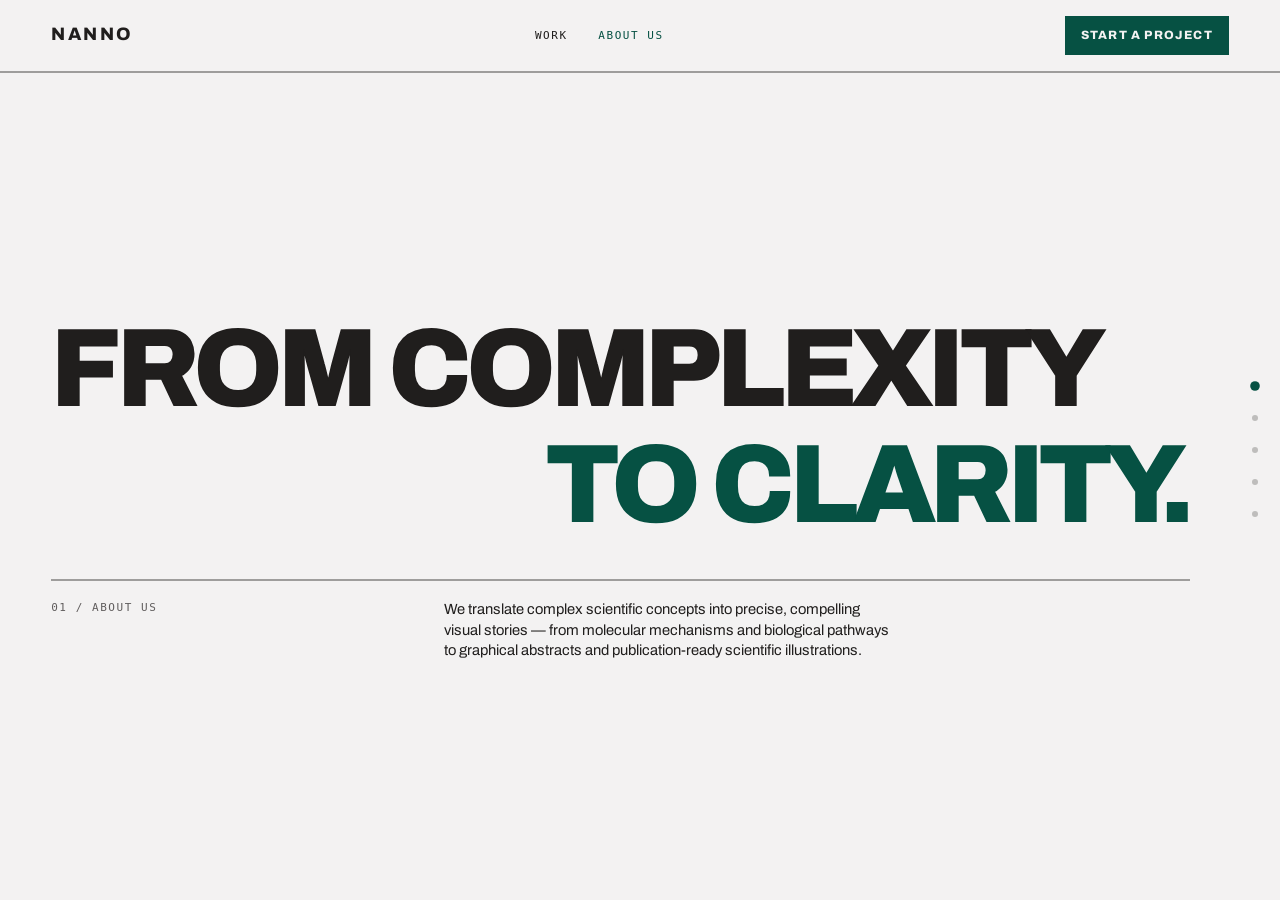
==== commit 041288a3: "Add team section to About Us page and correct honesty of stated facts - Add a Team slide (Oskar Leen" ====
--- a/about.html
+++ b/about.html
@@ -42,17 +42,50 @@
     </div>
   </section>
 
+  <section class="slide" id="team" data-slide data-label="Team">
+    <div class="section-team">
+      <h2 class="team-title" data-scatter data-split>The people behind NANNO.</h2>
+      <div class="team-meta">
+        <span class="eyebrow">02 / About us</span>
+        <span class="team-location">Berlin, Germany</span>
+      </div>
+      <div class="team-grid">
+        <div class="team-card" data-reveal>
+          <div class="team-avatar">
+            <!-- swap in a real photo: <img src="assets/team/oskar.jpg" alt="Oskar Leenders"> -->
+            <span>OL</span>
+          </div>
+          <div class="team-info">
+            <a class="team-name" href="https://www.linkedin.com/in/oskar-leenders-51a928288/" target="_blank" rel="noopener">Oskar Leenders <span aria-hidden="true">↗</span></a>
+            <span class="team-role">Designer — Biology &amp; Chemistry</span>
+            <p class="team-bio">Holds a bachelor's degree and is finishing a master's in biotechnology at TU Berlin, working hands-on in the lab at Biosynth — grounding every illustration in the science it's meant to explain. Illustrated a graphic for a paper currently awaiting publication.</p>
+          </div>
+        </div>
+        <div class="team-card" data-reveal>
+          <div class="team-avatar">
+            <!-- swap in a real photo: <img src="assets/team/sandro.jpg" alt="Sandro Ediberidze"> -->
+            <span>SE</span>
+          </div>
+          <div class="team-info">
+            <a class="team-name" href="https://www.linkedin.com/in/sandro-ediberidze-900693138/" target="_blank" rel="noopener">Sandro Ediberidze <span aria-hidden="true">↗</span></a>
+            <span class="team-role">Designer — Business</span>
+            <p class="team-bio">Holds a bachelor's degree in International Business and runs the business side of the studio — client relationships, scoping, and production — with a background at doctari group and TU Berlin.</p>
+          </div>
+        </div>
+      </div>
+    </div>
+  </section>
+
   <section class="slide" id="about" data-slide data-label="About">
     <div class="section-about">
       <h2 class="about-title" data-scatter data-split>We work where science meets visual culture.</h2>
       <div class="about-grid">
-        <span class="eyebrow">02 / About us</span>
+        <span class="eyebrow">03 / About us</span>
         <p class="about-desc" data-reveal>NANNO is a small studio of illustrators and designers trained in both biology and art direction. We work directly with principal investigators, communication leads, and journal editors — reading the paper before drawing a single line.</p>
         <div class="about-stats">
-          <span>124 published figures</span>
-          <span>38 journals</span>
-          <span>11 biotech &amp; pharma partners</span>
-          <a href="#contact" data-goto="contact">More about us →</a>
+          <span>Est. 2026</span>
+          <span>Berlin, Germany</span>
+          <span>Biotechnology × business backgrounds</span>
         </div>
       </div>
     </div>
--- a/css/styles.css
+++ b/css/styles.css
@@ -384,6 +384,44 @@
 }
 .about-stats a { background: none; border: 0; padding: 0; font: inherit; cursor: pointer; color: var(--nn-accent); text-decoration: none; margin-top: 6px; }
 
+/* ── team ──────────────────────────────────────────────────────────── */
+
+.section-team { height: 100%; display: flex; flex-direction: column; justify-content: center; }
+.team-title {
+  margin-bottom: 10px; max-width: 20ch;
+  font-size: clamp(26px, 5.5vw, 84px); line-height: 0.92; letter-spacing: -0.04em; text-transform: uppercase;
+}
+.team-meta {
+  display: flex; flex-wrap: wrap; align-items: baseline; gap: 8px 16px;
+  margin-bottom: clamp(20px, 4vh, 40px);
+}
+.team-location {
+  font-family: var(--font-mono); font-size: 11px; letter-spacing: 0.14em; text-transform: uppercase; color: var(--color-neutral-700);
+}
+.team-grid {
+  display: grid; grid-template-columns: repeat(auto-fit, minmax(280px, 1fr)); gap: clamp(28px, 4vw, 56px);
+  border-top: 2px solid var(--color-divider); padding-top: clamp(20px, 3vh, 32px);
+}
+.team-card { display: flex; gap: clamp(14px, 2vw, 20px); }
+.team-avatar {
+  flex: 0 0 auto; width: clamp(64px, 7vw, 88px); height: clamp(64px, 7vw, 88px); border-radius: 999px;
+  border: 2px solid var(--color-divider); background: var(--color-surface); overflow: hidden;
+  display: flex; align-items: center; justify-content: center;
+  font-family: var(--font-heading); font-weight: 800; font-size: clamp(17px, 1.8vw, 22px); color: var(--nn-accent);
+}
+.team-avatar img { width: 100%; height: 100%; object-fit: cover; display: block; }
+.team-info { display: flex; flex-direction: column; gap: 4px; padding-top: 2px; }
+.team-name {
+  display: inline-flex; align-items: baseline; gap: 5px; width: fit-content;
+  font-family: var(--font-heading); font-weight: 800; font-size: clamp(15px, 1.3vw, 19px);
+  letter-spacing: -0.01em; color: var(--color-text); text-decoration: none; transition: color .2s ease;
+}
+.team-name span { font-size: 0.75em; opacity: 0.5; transition: opacity .2s ease; }
+.team-name:hover { color: var(--nn-accent); }
+.team-name:hover span { opacity: 1; }
+.team-role { font-family: var(--font-mono); font-size: 11px; letter-spacing: 0.1em; text-transform: uppercase; color: var(--nn-accent); }
+.team-bio { margin-top: 4px; max-width: 42ch; font-size: clamp(12.5px, 1.05vw, 14px); line-height: 1.5; color: var(--color-neutral-800); text-wrap: pretty; }
+
 /* ── contact / final CTA ────────────────────────────────────────────── */
 
 .section-contact { height: 100%; display: flex; flex-direction: column; justify-content: center; overflow: hidden; }
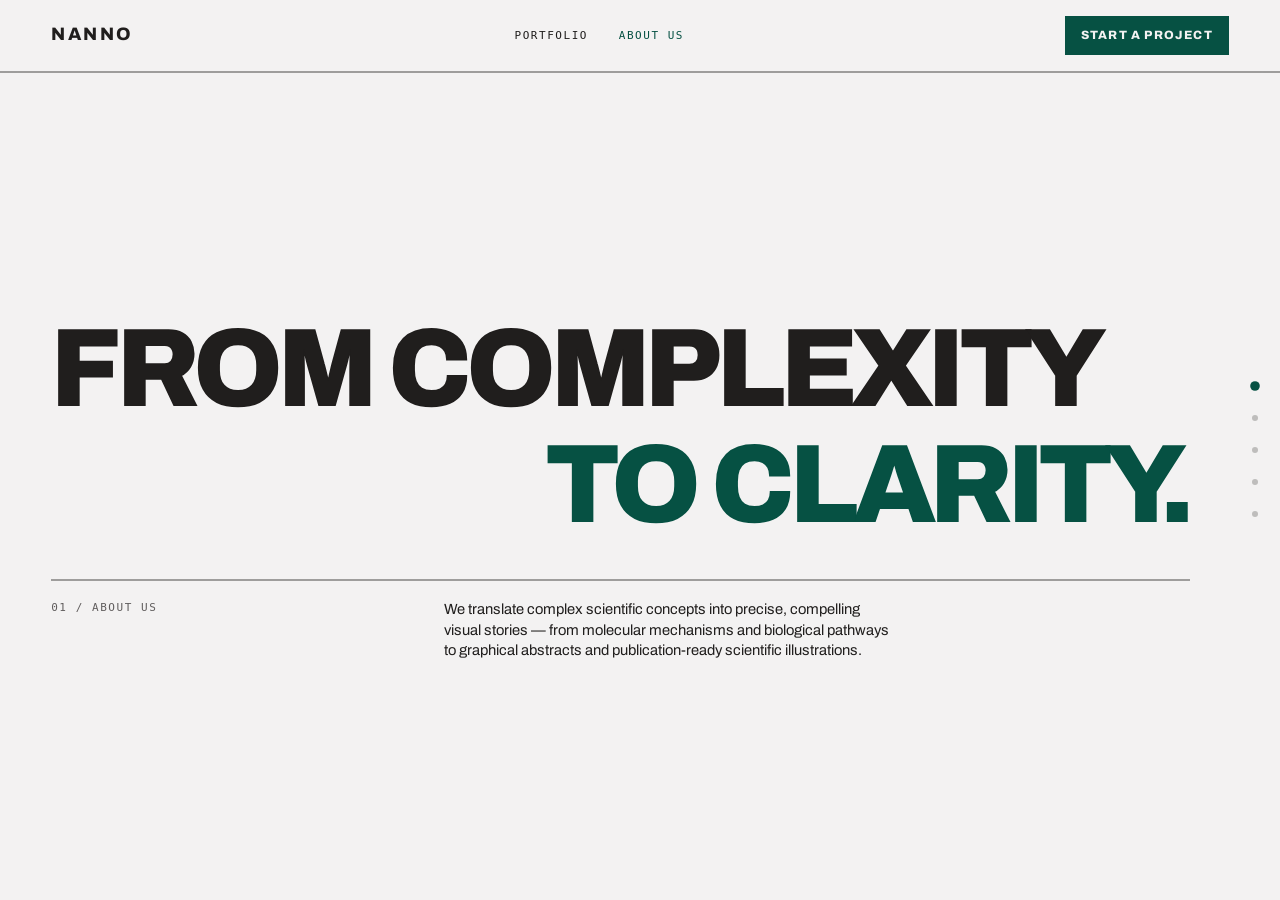
==== commit 08991d1d: "Rename Work to Portfolio and switch pricing to euros - Rename work.html to portfolio.html across all" ====
--- a/about.html
+++ b/about.html
@@ -14,7 +14,7 @@
 <header class="site-header">
   <a href="index.html" class="brand">NANNO</a>
   <nav class="nav-links">
-    <a href="work.html">Work</a>
+    <a href="portfolio.html">Portfolio</a>
     <a href="about.html" aria-current="true">About us</a>
   </nav>
   <a href="start-a-project.html" class="btn-cta">Start a project</a>
@@ -24,7 +24,7 @@
 </header>
 
 <nav class="mobile-menu" id="mobile-menu" aria-hidden="true">
-  <a href="work.html">Work</a>
+  <a href="portfolio.html">Portfolio</a>
   <a href="about.html" aria-current="true">About us</a>
   <a href="start-a-project.html" class="mobile-menu-cta">Start a project</a>
 </nav>
